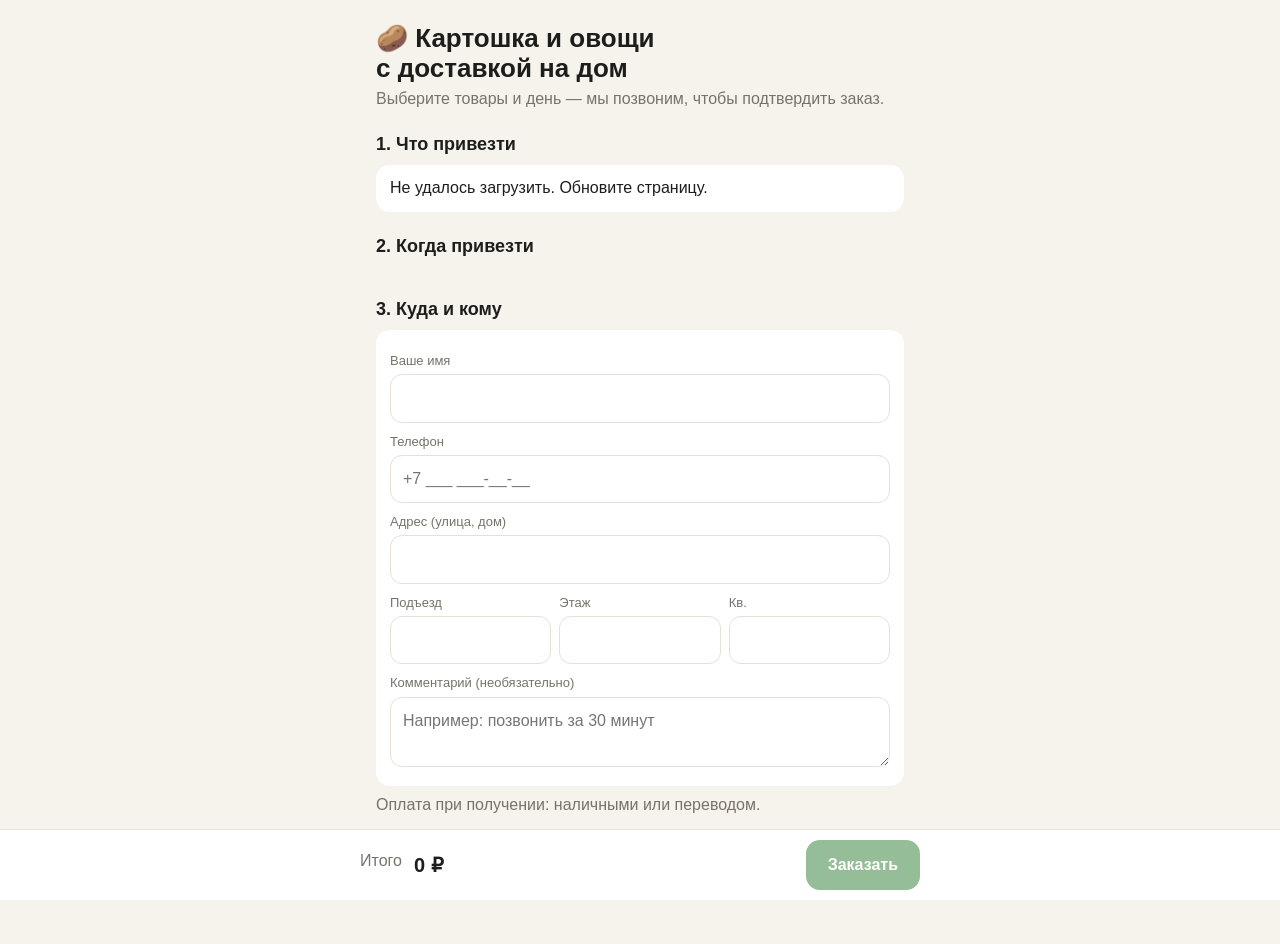
==== app/static/order.html @ 7ed57f22 "Страница заказа по QR-коду и листовки для печати Публичная страница /order: клиент выбирает товары, " ====
<!doctype html>
<html lang="ru">
<head>
  <meta charset="utf-8">
  <meta name="viewport" content="width=device-width, initial-scale=1, viewport-fit=cover">
  <title>Картошка с доставкой</title>
  <style>
    :root { --bg: #f6f3ec; --card: #fff; --text: #1d1d1b; --hint: #77736a; --green: #2e7d32; --green2: #e7f2e3; --red: #c62828; --line: #e6e1d6; }
    @media (prefers-color-scheme: dark) {
      :root { --bg: #151714; --card: #1f221e; --text: #ecebe6; --hint: #9a978f; --green: #5cb860; --green2: #22301f; --line: #30342d; }
    }
    * { box-sizing: border-box; }
    body { margin: 0; background: var(--bg); color: var(--text); font: 16px/1.4 -apple-system, "Segoe UI", Roboto, sans-serif; -webkit-tap-highlight-color: transparent; }
    main { max-width: 560px; margin: 0 auto; padding: 16px 16px 120px; }
    h1 { font-size: 26px; margin: 8px 0 4px; line-height: 1.15; }
    h2 { font-size: 18px; margin: 22px 0 8px; }
    .sub { color: var(--hint); margin: 0 0 8px; }
    .card { background: var(--card); border-radius: 14px; padding: 12px 14px; margin: 8px 0; }
    .prod { display: flex; align-items: center; gap: 10px; padding: 10px 0; border-bottom: 1px solid var(--line); }
    .prod:last-child { border-bottom: 0; }
    .prod .info { flex: 1; min-width: 0; }
    .prod .name { font-weight: 600; }
    .prod .price { color: var(--hint); font-size: 14px; }
    .step { display: flex; align-items: center; gap: 4px; }
    .step button { width: 38px; height: 38px; border-radius: 19px; border: 0; background: var(--green2); color: var(--green); font-size: 22px; line-height: 1; cursor: pointer; }
    .step span { min-width: 64px; text-align: center; font-weight: 600; font-size: 15px; }
    .step span.zero { color: var(--hint); font-weight: 400; }
    .days { display: flex; gap: 8px; overflow-x: auto; padding: 2px 0 6px; scrollbar-width: none; }
    .days::-webkit-scrollbar { display: none; }
    .days button { flex: 0 0 auto; border: 1.5px solid var(--line); background: var(--card); color: var(--text); border-radius: 12px; padding: 8px 12px; font: inherit; font-size: 14px; cursor: pointer; }
    .days button.on { border-color: var(--green); background: var(--green2); color: var(--green); font-weight: 600; }
    label { display: block; font-size: 13px; color: var(--hint); margin: 10px 0 4px; }
    input, textarea { width: 100%; font: inherit; padding: 12px; border-radius: 12px; border: 1.5px solid var(--line); background: var(--card); color: var(--text); }
    input:focus, textarea:focus { outline: none; border-color: var(--green); }
    .row3 { display: grid; grid-template-columns: 1fr 1fr 1fr; gap: 8px; }
    .hp { position: absolute; left: -9999px; }
    .bar { position: fixed; left: 0; right: 0; bottom: 0; background: var(--card); border-top: 1px solid var(--line); padding: 10px 16px calc(10px + env(safe-area-inset-bottom)); }
    .bar div { max-width: 560px; margin: 0 auto; display: flex; align-items: center; gap: 12px; }
    .bar .sum { flex: 1; } .bar .sum b { font-size: 20px; display: block; }
    .bar button { border: 0; border-radius: 14px; background: var(--green); color: #fff; font: inherit; font-weight: 700; padding: 14px 22px; cursor: pointer; }
    .bar button:disabled { opacity: .5; }
    .err { color: var(--red); font-size: 14px; margin-top: 8px; }
    .done { text-align: center; padding-top: 60px; }
    .done .big { font-size: 64px; }
    .phone a { color: var(--green); font-weight: 600; text-decoration: none; }
  </style>
</head>
<body>
<main id="app">
  <h1>🥔 Картошка и овощи<br>с доставкой на дом</h1>
  <p class="sub">Выберите товары и день — мы позвоним, чтобы подтвердить заказ.</p>
  <p class="sub phone" id="phone"></p>

  <h2>1. Что привезти</h2>
  <div class="card" id="products">Загрузка…</div>

  <h2>2. Когда привезти</h2>
  <div class="days" id="days"></div>

  <h2>3. Куда и кому</h2>
  <div class="card">
    <label for="name">Ваше имя</label><input id="name" autocomplete="name">
    <label for="tel">Телефон</label><input id="tel" type="tel" inputmode="tel" autocomplete="tel" placeholder="+7 ___ ___-__-__">
    <label for="address">Адрес (улица, дом)</label><input id="address" autocomplete="street-address">
    <div class="row3">
      <div><label for="entrance">Подъезд</label><input id="entrance" inputmode="numeric"></div>
      <div><label for="floor">Этаж</label><input id="floor" inputmode="numeric"></div>
      <div><label for="apartment">Кв.</label><input id="apartment" inputmode="numeric"></div>
    </div>
    <label for="comment">Комментарий (необязательно)</label><textarea id="comment" rows="2" placeholder="Например: позвонить за 30 минут"></textarea>
    <input class="hp" id="website" tabindex="-1" autocomplete="off" aria-hidden="true">
  </div>
  <p class="sub">Оплата при получении: наличными или переводом.</p>
  <div class="err" id="err"></div>
</main>
<div class="bar"><div><div class="sum"><span class="sub">Итого</span><b id="total">0 ₽</b></div><button id="send" disabled>Заказать</button></div></div>

<script>
"use strict";
const $ = (id) => document.getElementById(id);
const source = new URLSearchParams(location.search).get("s") || "";
const qty = {}; // product_id -> количество
let info, day;
const money = (v) => Math.round(v).toLocaleString("ru-RU") + " ₽";
const fmt = (q) => (Number.isInteger(q) ? q : +q.toFixed(1)).toString();

function plural(n, one, few, many) {
  const a = Math.abs(n) % 100, b = a % 10;
  if (!Number.isInteger(n)) return few;
  if (a > 10 && a < 20) return many;
  return b === 1 ? one : b >= 2 && b <= 4 ? few : many;
}

// шаг и минимум: картошка — сетками, мёд — банками, остальное — по 1 кг
function stepOf(p) { return p.min_qty ? info.sack_kg : 1; }
function minOf(p) { return p.min_qty || stepOf(p); }
function label(p, q) {
  if (!q) return "—";
  if (p.min_qty) return `${fmt(q / info.sack_kg)} ${plural(q / info.sack_kg, "сетка", "сетки", "сеток")} · ${fmt(q)} кг`;
  return p.unit === "кг" ? `${fmt(q)} кг` : `${fmt(q)} шт`;
}

function el(tag, attrs = {}, ...kids) {
  const e = document.createElement(tag);
  for (const [k, v] of Object.entries(attrs)) k.startsWith("on") ? e.addEventListener(k.slice(2), v) : e.setAttribute(k, v);
  e.append(...kids);
  return e;
}

function renderProducts() {
  $("products").replaceChildren(...info.products.map((p) => {
    const q = qty[p.id] || 0;
    const unit = p.unit === "кг" ? "кг" : "банка";
    const change = (dir) => {
      const cur = qty[p.id] || 0;
      let next = cur + dir * stepOf(p);
      if (dir > 0 && cur === 0) next = minOf(p);
      if (dir < 0 && next < minOf(p)) next = 0;
      qty[p.id] = next;
      renderProducts();
    };
    return el("div", { class: "prod" },
      el("div", { class: "info" }, el("div", { class: "name" }, `${p.emoji} ${p.name}`),
        el("div", { class: "price" }, `${fmt(p.price)} ₽/${unit}` + (p.min_qty ? ` · от ${fmt(p.min_qty)} кг (сетка ${info.sack_kg} кг)` : ""))),
      el("div", { class: "step" },
        el("button", { type: "button", "aria-label": "меньше", onclick: () => change(-1) }, "−"),
        el("span", { class: q ? "" : "zero" }, label(p, q)),
        el("button", { type: "button", "aria-label": "больше", onclick: () => change(1) }, "+")));
  }));
  const total = info.products.reduce((a, p) => a + (qty[p.id] || 0) * p.price, 0);
  $("total").textContent = money(total);
  $("send").disabled = total <= 0;
}

function renderDays() {
  $("days").replaceChildren(...info.days.map((d) =>
    el("button", { type: "button", class: d.date === day ? "on" : "", onclick: () => { day = d.date; renderDays(); } }, d.label)));
}

async function send() {
  $("err").textContent = "";
  const body = {
    name: $("name").value.trim(), phone: $("tel").value.trim(), address: $("address").value.trim(),
    entrance: $("entrance").value.trim(), floor: $("floor").value.trim(), apartment: $("apartment").value.trim(),
    comment: $("comment").value.trim(), website: $("website").value, date: day, source,
    items: Object.entries(qty).filter(([, q]) => q > 0).map(([id, q]) => ({ product_id: +id, qty: q })),
  };
  if (!body.name) return showErr("Укажите имя", "name");
  if (body.phone.replace(/\D/g, "").length < 10) return showErr("Укажите телефон, чтобы мы могли позвонить", "tel");
  if (body.address.length < 3) return showErr("Укажите адрес", "address");
  $("send").disabled = true;
  try {
    const res = await fetch("/api/public/order", { method: "POST", headers: { "Content-Type": "application/json" }, body: JSON.stringify(body) });
    const data = await res.json().catch(() => ({}));
    if (!res.ok) throw new Error(typeof data.detail === "string" ? data.detail : "Не получилось отправить. Проверьте поля.");
    try { localStorage.setItem("kartoshka-client", JSON.stringify({ name: body.name, phone: body.phone, address: body.address, entrance: body.entrance, floor: body.floor, apartment: body.apartment })); } catch (_) {}
    const dayLabel = info.days.find((d) => d.date === day)?.label || day;
    document.querySelector(".bar").remove();
    $("app").replaceChildren(el("div", { class: "done" },
      el("div", { class: "big" }, "✅"), el("h1", {}, "Заказ принят!"),
      el("p", {}, `Доставка: ${dayLabel}. Сумма: ${money(data.total || 0)}.`),
      el("p", { class: "sub" }, "Мы позвоним, чтобы подтвердить время. Спасибо!"),
      info.phone ? el("p", { class: "phone" }, "Вопросы: ", el("a", { href: "tel:" + info.phone.replace(/[^\d+]/g, "") }, info.phone)) : ""));
    window.scrollTo(0, 0);
  } catch (e) {
    showErr(e.message);
    $("send").disabled = false;
  }
}

function showErr(text, focusId) {
  $("err").textContent = "⚠️ " + text;
  if (focusId) $(focusId).focus();
  $("err").scrollIntoView({ block: "center", behavior: "smooth" });
}

(async function init() {
  try {
    info = await (await fetch("/api/public/info")).json();
  } catch (_) {
    $("products").textContent = "Не удалось загрузить. Обновите страницу.";
    return;
  }
  day = info.days[1]?.date || info.days[0].date; // по умолчанию — завтра
  if (info.phone) $("phone").replaceChildren("Или звоните: ", el("a", { href: "tel:" + info.phone.replace(/[^\d+]/g, "") }, info.phone));
  try {
    const saved = JSON.parse(localStorage.getItem("kartoshka-client") || "null");
    if (saved) for (const [k, v] of Object.entries({ name: saved.name, tel: saved.phone, address: saved.address, entrance: saved.entrance, floor: saved.floor, apartment: saved.apartment })) if (v) $(k).value = v;
  } catch (_) {}
  if (!info.products.length) $("products").textContent = "Сейчас нет товаров в продаже.";
  else renderProducts();
  renderDays();
  $("send").addEventListener("click", send);
})();
</script>
</body>
</html>
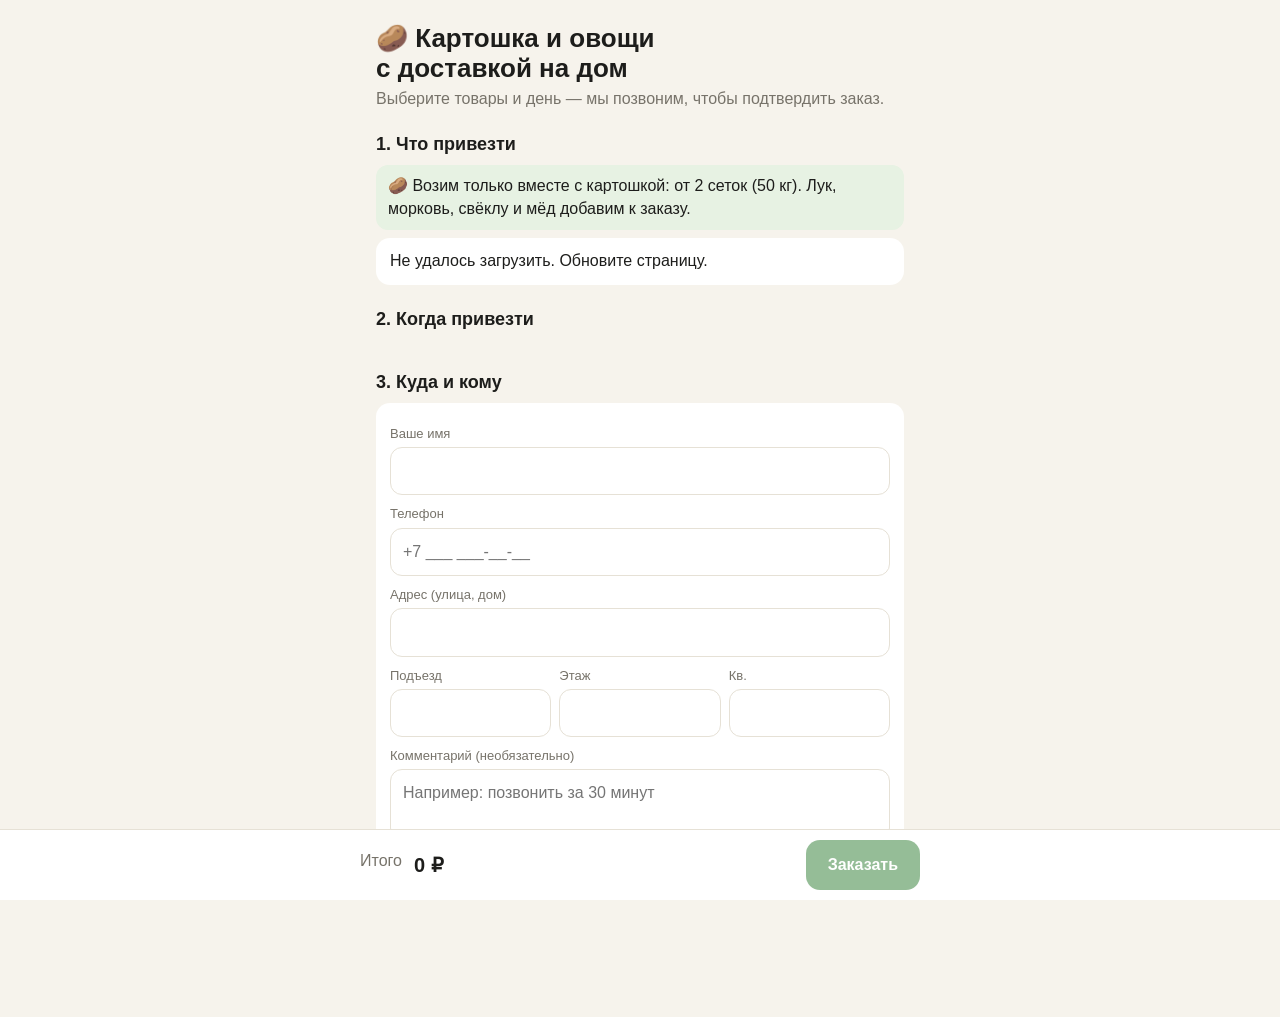
==== commit 5cdf33ff: "Заказ только вместе с картошкой Страница заказа не отправляет заявку без картошки (и сервер это пров" ====
--- a/app/static/order.html
+++ b/app/static/order.html
@@ -39,6 +39,7 @@
     .bar .sum { flex: 1; } .bar .sum b { font-size: 20px; display: block; }
     .bar button { border: 0; border-radius: 14px; background: var(--green); color: #fff; font: inherit; font-weight: 700; padding: 14px 22px; cursor: pointer; }
     .bar button:disabled { opacity: .5; }
+    .note { color: var(--text); background: var(--green2); border-radius: 12px; padding: 10px 12px; }
     .err { color: var(--red); font-size: 14px; margin-top: 8px; }
     .done { text-align: center; padding-top: 60px; }
     .done .big { font-size: 64px; }
@@ -52,6 +53,7 @@
   <p class="sub phone" id="phone"></p>
 
   <h2>1. Что привезти</h2>
+  <p class="sub note">🥔 Возим только вместе с картошкой: от 2 сеток (50 кг). Лук, морковь, свёклу и мёд добавим к заказу.</p>
   <div class="card" id="products">Загрузка…</div>
 
   <h2>2. Когда привезти</h2>
@@ -129,8 +131,10 @@
   }));
   const total = info.products.reduce((a, p) => a + (qty[p.id] || 0) * p.price, 0);
   $("total").textContent = money(total);
-  $("send").disabled = total <= 0;
-}
+  $("send").disabled = !hasPotato();
+}
+
+function hasPotato() { return info.products.some((p) => p.potato && qty[p.id] > 0); }
 
 function renderDays() {
   $("days").replaceChildren(...info.days.map((d) =>
@@ -145,6 +149,7 @@
     comment: $("comment").value.trim(), website: $("website").value, date: day, source,
     items: Object.entries(qty).filter(([, q]) => q > 0).map(([id, q]) => ({ product_id: +id, qty: q })),
   };
+  if (!hasPotato()) return showErr("Добавьте картошку — от 2 сеток (50 кг), остальное привезём вместе с ней");
   if (!body.name) return showErr("Укажите имя", "name");
   if (body.phone.replace(/\D/g, "").length < 10) return showErr("Укажите телефон, чтобы мы могли позвонить", "tel");
   if (body.address.length < 3) return showErr("Укажите адрес", "address");
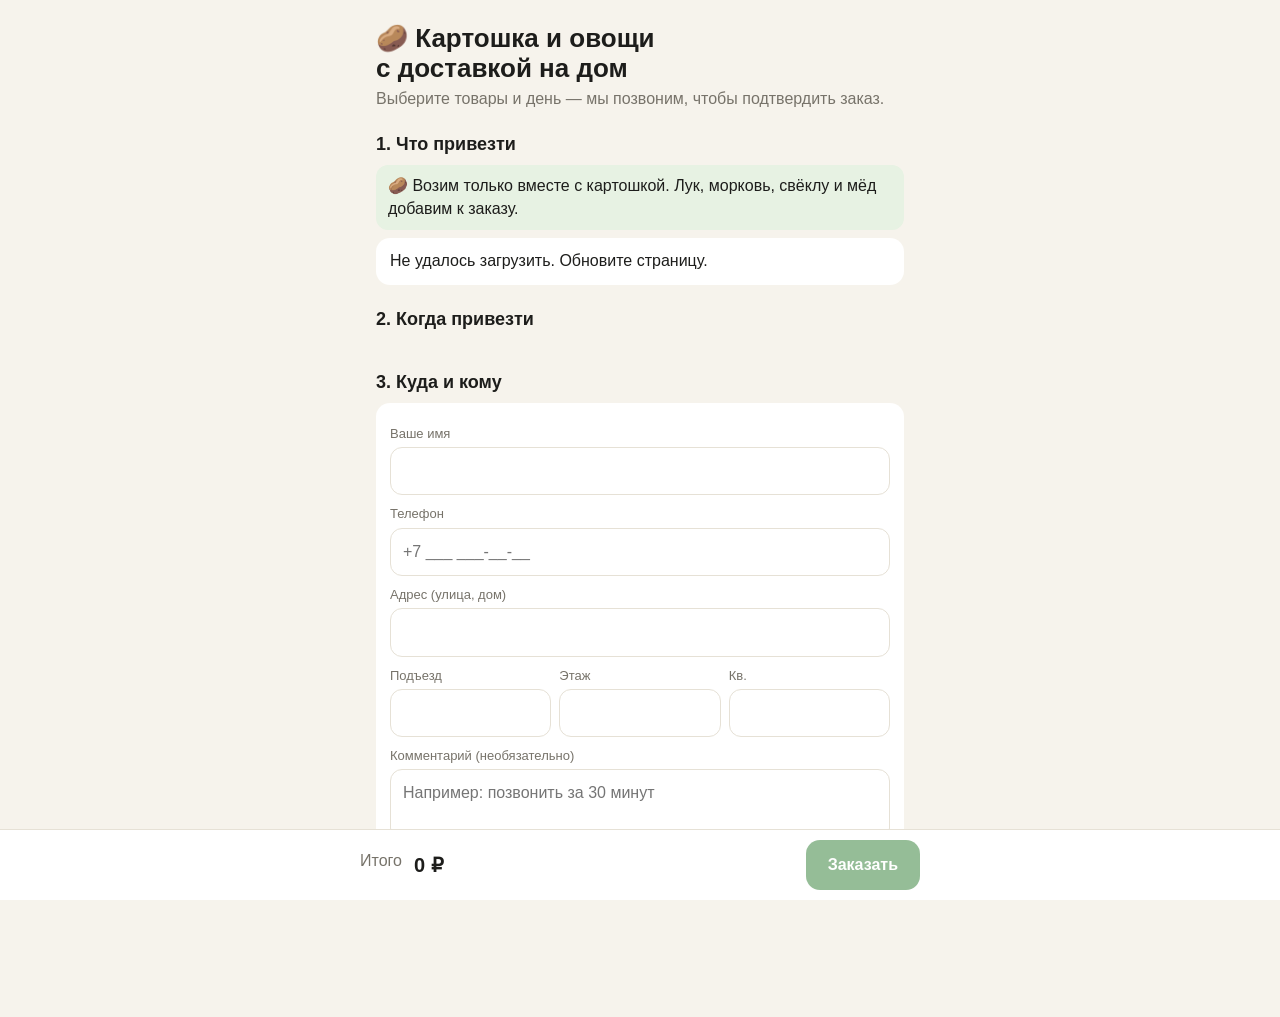
==== commit a28e6d04: "Картошка от 1 сетки, овощи от 5 кг, мытая морковь от 20 кг - минимумы в начальном прайсе и разовая м" ====
--- a/app/static/order.html
+++ b/app/static/order.html
@@ -44,6 +44,10 @@
     .done { text-align: center; padding-top: 60px; }
     .done .big { font-size: 64px; }
     .phone a { color: var(--green); font-weight: 600; text-decoration: none; }
+    .sub-btns { display: flex; flex-direction: column; gap: 10px; margin: 18px 0; }
+    .sub-btn { display: block; border-radius: 14px; padding: 15px 16px; font-weight: 700; text-decoration: none; color: #fff; }
+    .sub-btn.tg { background: #229ed9; }
+    .sub-btn.max { background: #7b4dff; }
   </style>
 </head>
 <body>
@@ -53,7 +57,7 @@
   <p class="sub phone" id="phone"></p>
 
   <h2>1. Что привезти</h2>
-  <p class="sub note">🥔 Возим только вместе с картошкой: от 2 сеток (50 кг). Лук, морковь, свёклу и мёд добавим к заказу.</p>
+  <p class="sub note" id="note">🥔 Возим только вместе с картошкой. Лук, морковь, свёклу и мёд добавим к заказу.</p>
   <div class="card" id="products">Загрузка…</div>
 
   <h2>2. Когда привезти</h2>
@@ -93,12 +97,18 @@
   return b === 1 ? one : b >= 2 && b <= 4 ? few : many;
 }
 
-// шаг и минимум: картошка — сетками, мёд — банками, остальное — по 1 кг
-function stepOf(p) { return p.min_qty ? info.sack_kg : 1; }
+// шаг и минимум: картошка — сетками, мёд — банками, остальное — по 1 кг от минимума товара
+function stepOf(p) { return p.potato ? info.sack_kg : 1; }
 function minOf(p) { return p.min_qty || stepOf(p); }
+// «от 1 сетки (25 кг)» — как на сервере (services.potato_min_text)
+function potatoMin() {
+  const kg = Math.min(...info.products.filter((p) => p.potato).map(minOf), Infinity);
+  const k = Number.isFinite(kg) ? kg : info.sack_kg, n = k / info.sack_kg;
+  return `от ${fmt(n)} ${Number.isInteger(n) && n >= 2 ? "сеток" : "сетки"} (${fmt(k)} кг)`;
+}
 function label(p, q) {
   if (!q) return "—";
-  if (p.min_qty) return `${fmt(q / info.sack_kg)} ${plural(q / info.sack_kg, "сетка", "сетки", "сеток")} · ${fmt(q)} кг`;
+  if (p.potato) return `${fmt(q / info.sack_kg)} ${plural(q / info.sack_kg, "сетка", "сетки", "сеток")} · ${fmt(q)} кг`;
   return p.unit === "кг" ? `${fmt(q)} кг` : `${fmt(q)} шт`;
 }
 
@@ -123,7 +133,7 @@
     };
     return el("div", { class: "prod" },
       el("div", { class: "info" }, el("div", { class: "name" }, `${p.emoji} ${p.name}`),
-        el("div", { class: "price" }, `${fmt(p.price)} ₽/${unit}` + (p.min_qty ? ` · от ${fmt(p.min_qty)} кг (сетка ${info.sack_kg} кг)` : ""))),
+        el("div", { class: "price" }, `${fmt(p.price)} ₽/${unit}` + (p.potato ? ` · от ${fmt(minOf(p))} кг (сетка ${info.sack_kg} кг)` : p.min_qty ? ` · от ${fmt(p.min_qty)} ${unit === "кг" ? "кг" : "шт"}` : ""))),
       el("div", { class: "step" },
         el("button", { type: "button", "aria-label": "меньше", onclick: () => change(-1) }, "−"),
         el("span", { class: q ? "" : "zero" }, label(p, q)),
@@ -149,7 +159,7 @@
     comment: $("comment").value.trim(), website: $("website").value, date: day, source,
     items: Object.entries(qty).filter(([, q]) => q > 0).map(([id, q]) => ({ product_id: +id, qty: q })),
   };
-  if (!hasPotato()) return showErr("Добавьте картошку — от 2 сеток (50 кг), остальное привезём вместе с ней");
+  if (!hasPotato()) return showErr(`Добавьте картошку — ${potatoMin()}, остальное привезём вместе с ней`);
   if (!body.name) return showErr("Укажите имя", "name");
   if (body.phone.replace(/\D/g, "").length < 10) return showErr("Укажите телефон, чтобы мы могли позвонить", "tel");
   if (body.address.length < 3) return showErr("Укажите адрес", "address");
@@ -165,12 +175,22 @@
       el("div", { class: "big" }, "✅"), el("h1", {}, "Заказ принят!"),
       el("p", {}, `Доставка: ${dayLabel}. Сумма: ${money(data.total || 0)}.`),
       el("p", { class: "sub" }, "Мы позвоним, чтобы подтвердить время. Спасибо!"),
+      subscribeButtons(data),
       info.phone ? el("p", { class: "phone" }, "Вопросы: ", el("a", { href: "tel:" + info.phone.replace(/[^\d+]/g, "") }, info.phone)) : ""));
     window.scrollTo(0, 0);
   } catch (e) {
     showErr(e.message);
     $("send").disabled = false;
   }
+}
+
+// кнопки «получать статус заказа» — ссылки на ботов с секретом заказа (если боты настроены)
+function subscribeButtons(data) {
+  const links = [];
+  if (data.tg_link) links.push(el("a", { class: "sub-btn tg", href: data.tg_link, target: "_blank", rel: "noopener" }, "✈️ Получать статус заказа в Telegram"));
+  if (data.max_link) links.push(el("a", { class: "sub-btn max", href: data.max_link, target: "_blank", rel: "noopener" }, "💬 Получать статус заказа в MAX"));
+  if (!links.length) return "";
+  return el("div", {}, el("p", {}, "Пришлём, во сколько приедем, и сообщим, когда выедем:"), el("div", { class: "sub-btns" }, ...links));
 }
 
 function showErr(text, focusId) {
@@ -187,6 +207,7 @@
     return;
   }
   day = info.days[1]?.date || info.days[0].date; // по умолчанию — завтра
+  $("note").textContent = `🥔 Возим только вместе с картошкой: ${potatoMin()}. Лук, морковь, свёклу и мёд добавим к заказу.`;
   if (info.phone) $("phone").replaceChildren("Или звоните: ", el("a", { href: "tel:" + info.phone.replace(/[^\d+]/g, "") }, info.phone));
   try {
     const saved = JSON.parse(localStorage.getItem("kartoshka-client") || "null");
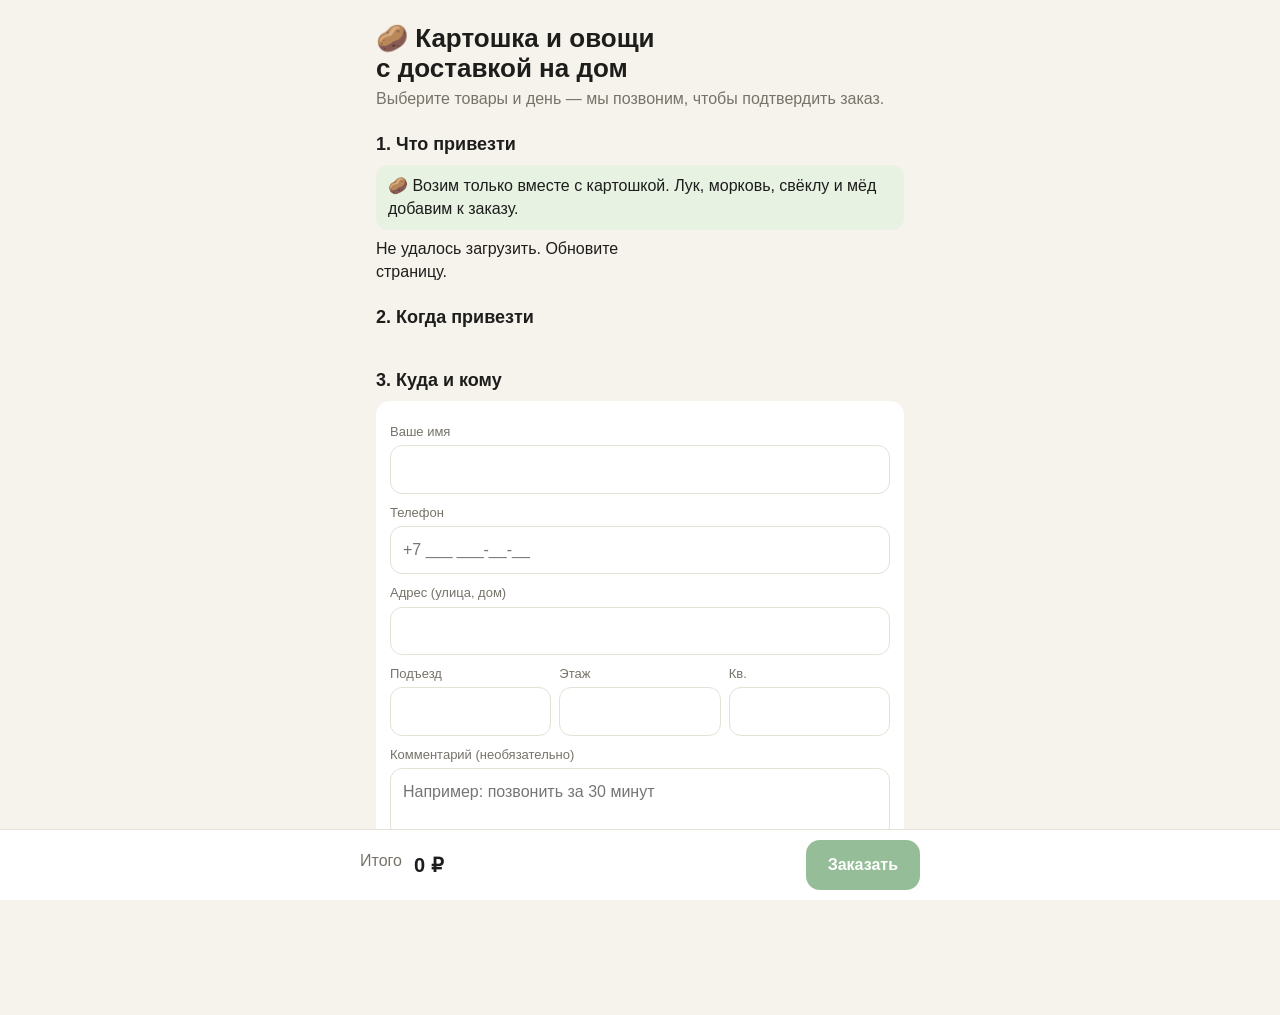
==== commit 68eabf3c: "Фото товаров, лук круглый и плоский, цена картошки за сетку - фото товара: загрузка в приложении (Це" ====
--- a/app/static/order.html
+++ b/app/static/order.html
@@ -16,14 +16,19 @@
     h2 { font-size: 18px; margin: 22px 0 8px; }
     .sub { color: var(--hint); margin: 0 0 8px; }
     .card { background: var(--card); border-radius: 14px; padding: 12px 14px; margin: 8px 0; }
-    .prod { display: flex; align-items: center; gap: 10px; padding: 10px 0; border-bottom: 1px solid var(--line); }
-    .prod:last-child { border-bottom: 0; }
-    .prod .info { flex: 1; min-width: 0; }
-    .prod .name { font-weight: 600; }
-    .prod .price { color: var(--hint); font-size: 14px; }
-    .step { display: flex; align-items: center; gap: 4px; }
-    .step button { width: 38px; height: 38px; border-radius: 19px; border: 0; background: var(--green2); color: var(--green); font-size: 22px; line-height: 1; cursor: pointer; }
-    .step span { min-width: 64px; text-align: center; font-weight: 600; font-size: 15px; }
+    /* товары — плитки с фото, по две в ряд */
+    .tiles { display: grid; grid-template-columns: 1fr 1fr; gap: 10px; margin: 8px 0; }
+    .tile { background: var(--card); border-radius: 14px; overflow: hidden; display: flex; flex-direction: column; border: 2px solid transparent; }
+    .tile.on { border-color: var(--green); }
+    .tile .pic { aspect-ratio: 1 / 1; background: var(--green2); display: flex; align-items: center; justify-content: center; font-size: 64px; }
+    .tile .pic img { width: 100%; height: 100%; object-fit: cover; display: block; }
+    .tile .body { padding: 8px 10px 10px; display: flex; flex-direction: column; gap: 2px; flex: 1; }
+    .tile .name { font-weight: 600; line-height: 1.2; }
+    .tile .price { color: var(--text); font-weight: 600; font-size: 15px; }
+    .tile .more { color: var(--hint); font-size: 13px; line-height: 1.25; }
+    .step { display: flex; align-items: center; gap: 4px; margin-top: auto; padding-top: 8px; }
+    .step button { flex: 0 0 36px; width: 36px; height: 36px; border-radius: 18px; border: 0; background: var(--green2); color: var(--green); font-size: 22px; line-height: 1; cursor: pointer; }
+    .step span { flex: 1; text-align: center; font-weight: 600; font-size: 13px; line-height: 1.15; }
     .step span.zero { color: var(--hint); font-weight: 400; }
     .days { display: flex; gap: 8px; overflow-x: auto; padding: 2px 0 6px; scrollbar-width: none; }
     .days::-webkit-scrollbar { display: none; }
@@ -58,7 +63,7 @@
 
   <h2>1. Что привезти</h2>
   <p class="sub note" id="note">🥔 Возим только вместе с картошкой. Лук, морковь, свёклу и мёд добавим к заказу.</p>
-  <div class="card" id="products">Загрузка…</div>
+  <div class="tiles" id="products">Загрузка…</div>
 
   <h2>2. Когда привезти</h2>
   <div class="days" id="days"></div>
@@ -131,13 +136,23 @@
       qty[p.id] = next;
       renderProducts();
     };
-    return el("div", { class: "prod" },
-      el("div", { class: "info" }, el("div", { class: "name" }, `${p.emoji} ${p.name}`),
-        el("div", { class: "price" }, `${fmt(p.price)} ₽/${unit}` + (p.potato ? ` · от ${fmt(minOf(p))} кг (сетка ${info.sack_kg} кг)` : p.min_qty ? ` · от ${fmt(p.min_qty)} ${unit === "кг" ? "кг" : "шт"}` : ""))),
-      el("div", { class: "step" },
-        el("button", { type: "button", "aria-label": "меньше", onclick: () => change(-1) }, "−"),
-        el("span", { class: q ? "" : "zero" }, label(p, q)),
-        el("button", { type: "button", "aria-label": "больше", onclick: () => change(1) }, "+")));
+    // картошка — цена за сетку крупно, за кг мелко; остальное — за кг и минимум
+    const price = p.potato ? `${money(p.price * info.sack_kg)} за сетку` : `${fmt(p.price)} ₽/${unit}`;
+    const more = p.potato
+      ? `${info.sack_kg} кг · ${fmt(p.price)} ₽/кг` + (minOf(p) > info.sack_kg ? ` · ${potatoMin()}` : "")
+      : p.min_qty ? `от ${fmt(p.min_qty)} ${unit === "кг" ? "кг" : "шт"}` : "";
+    const pic = p.photo
+      ? el("div", { class: "pic" }, el("img", { src: p.photo, alt: p.name, loading: "lazy" }))
+      : el("div", { class: "pic" }, p.emoji || "🥬");
+    return el("div", { class: "tile" + (q ? " on" : "") }, pic,
+      el("div", { class: "body" },
+        el("div", { class: "name" }, p.name),
+        el("div", { class: "price" }, price),
+        more ? el("div", { class: "more" }, more) : "",
+        el("div", { class: "step" },
+          el("button", { type: "button", "aria-label": "меньше", onclick: () => change(-1) }, "−"),
+          el("span", { class: q ? "" : "zero" }, label(p, q)),
+          el("button", { type: "button", "aria-label": "больше", onclick: () => change(1) }, "+"))));
   }));
   const total = info.products.reduce((a, p) => a + (qty[p.id] || 0) * p.price, 0);
   $("total").textContent = money(total);
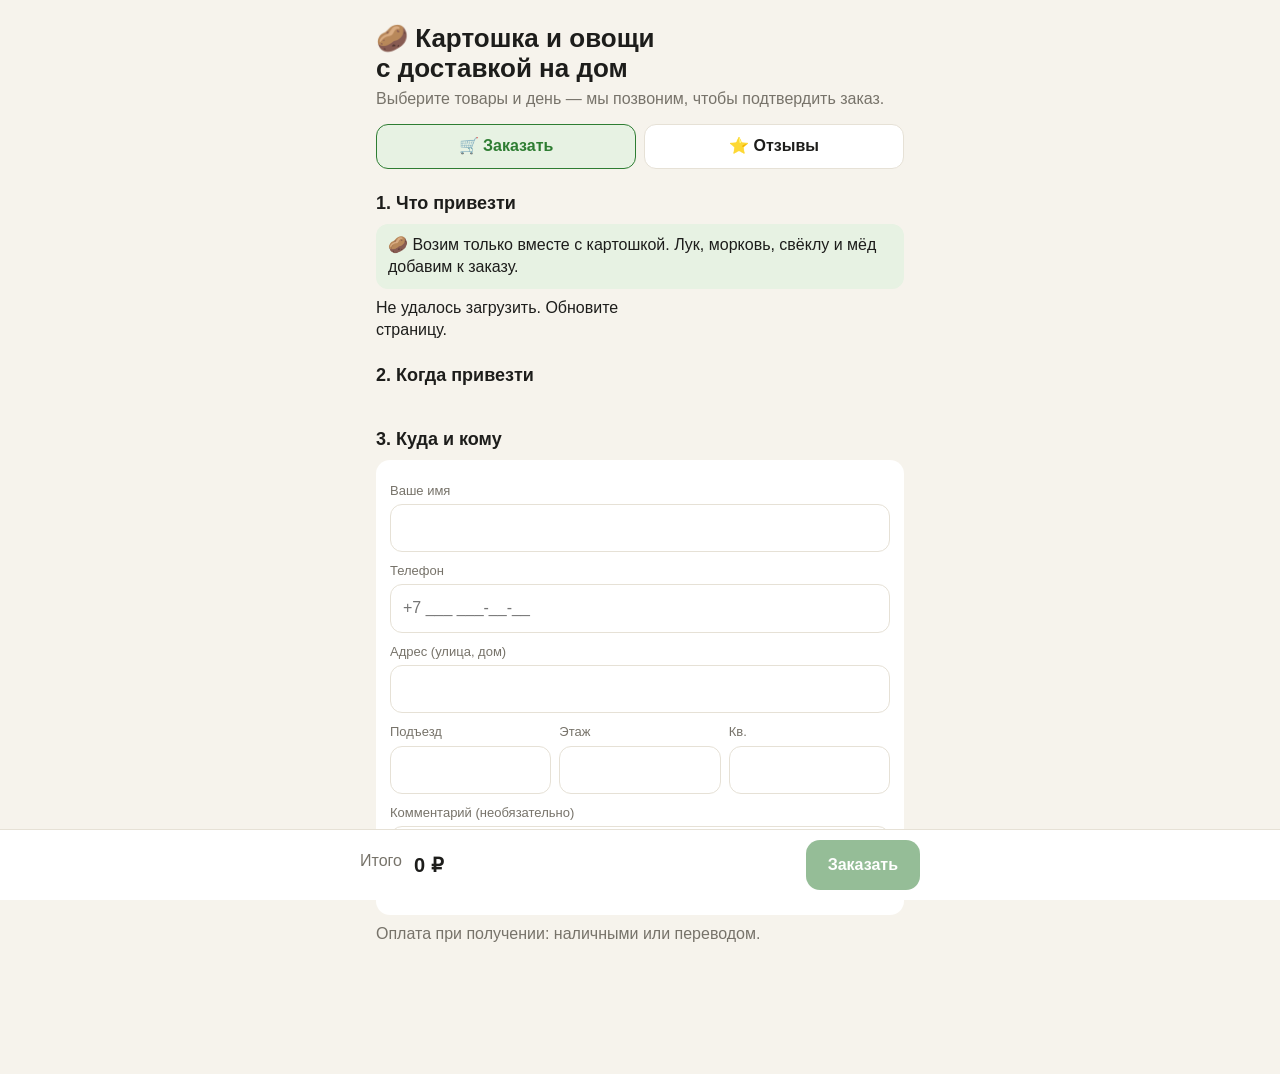
==== commit bc921b48: "Отзыв на Авито и вкладка «Отзывы» на сайте - AVITO_URL: на странице /otzyv первой идёт кнопка «⭐ Отз" ====
--- a/app/static/order.html
+++ b/app/static/order.html
@@ -30,6 +30,14 @@
     .step button { flex: 0 0 36px; width: 36px; height: 36px; border-radius: 18px; border: 0; background: var(--green2); color: var(--green); font-size: 22px; line-height: 1; cursor: pointer; }
     .step span { flex: 1; text-align: center; font-weight: 600; font-size: 13px; line-height: 1.15; }
     .step span.zero { color: var(--hint); font-weight: 400; }
+    .tabs { display: flex; gap: 8px; margin: 14px 0 0; }
+    .tabs button { flex: 1; border: 1.5px solid var(--line); background: var(--card); color: var(--text); border-radius: 12px; padding: 10px; font: inherit; font-weight: 600; cursor: pointer; }
+    .tabs button.on { border-color: var(--green); background: var(--green2); color: var(--green); }
+    .rev { background: var(--card); border-radius: 14px; padding: 12px 14px; margin: 10px 0; }
+    .rev .head { display: flex; justify-content: space-between; gap: 8px; color: var(--hint); font-size: 14px; }
+    .rev .head b { color: var(--text); }
+    .rev .stars { color: #f5a623; letter-spacing: 1px; }
+    .rev p { margin: 6px 0 0; white-space: pre-line; }
     .days { display: flex; gap: 8px; overflow-x: auto; padding: 2px 0 6px; scrollbar-width: none; }
     .days::-webkit-scrollbar { display: none; }
     .days button { flex: 0 0 auto; border: 1.5px solid var(--line); background: var(--card); color: var(--text); border-radius: 12px; padding: 8px 12px; font: inherit; font-size: 14px; cursor: pointer; }
@@ -60,7 +68,13 @@
   <h1>🥔 Картошка и овощи<br>с доставкой на дом</h1>
   <p class="sub">Выберите товары и день — мы позвоним, чтобы подтвердить заказ.</p>
   <p class="sub phone" id="phone"></p>
-
+  <div class="tabs" id="tabs" hidden>
+    <button type="button" id="tab-order" class="on">🛒 Заказать</button>
+    <button type="button" id="tab-rev">⭐ Отзывы</button>
+  </div>
+  <div id="reviews" hidden></div>
+
+  <div id="orderpart">
   <h2>1. Что привезти</h2>
   <p class="sub note" id="note">🥔 Возим только вместе с картошкой. Лук, морковь, свёклу и мёд добавим к заказу.</p>
   <div class="tiles" id="products">Загрузка…</div>
@@ -83,6 +97,7 @@
   </div>
   <p class="sub">Оплата при получении: наличными или переводом.</p>
   <div class="err" id="err"></div>
+  </div>
 </main>
 <div class="bar"><div><div class="sum"><span class="sub">Итого</span><b id="total">0 ₽</b></div><button id="send" disabled>Заказать</button></div></div>
 
@@ -214,6 +229,27 @@
   $("err").scrollIntoView({ block: "center", behavior: "smooth" });
 }
 
+// вкладка «Отзывы» — только те, что Артур разрешил показывать кнопкой в боте
+async function loadReviews() {
+  let list = [];
+  try { list = await (await fetch("/api/public/reviews")).json(); } catch (_) { return; }
+  if (!list.length) return;
+  $("tab-rev").textContent = `⭐ Отзывы (${list.length})`;
+  $("reviews").replaceChildren(...list.map((r) => el("div", { class: "rev" },
+    el("div", { class: "head" }, el("span", {}, el("b", {}, r.name), " · ", el("span", { class: "stars" }, "★".repeat(r.rating))), el("span", {}, r.date)),
+    el("p", {}, r.text))));
+  const show = (rev) => {
+    $("tab-rev").classList.toggle("on", rev);
+    $("tab-order").classList.toggle("on", !rev);
+    $("reviews").hidden = !rev;
+    $("orderpart").hidden = rev;
+    document.querySelector(".bar").hidden = rev;
+  };
+  $("tab-rev").onclick = () => show(true);
+  $("tab-order").onclick = () => show(false);
+  $("tabs").hidden = false;
+}
+
 (async function init() {
   try {
     info = await (await fetch("/api/public/info")).json();
@@ -231,6 +267,7 @@
   if (!info.products.length) $("products").textContent = "Сейчас нет товаров в продаже.";
   else renderProducts();
   renderDays();
+  loadReviews();
   $("send").addEventListener("click", send);
 })();
 </script>
